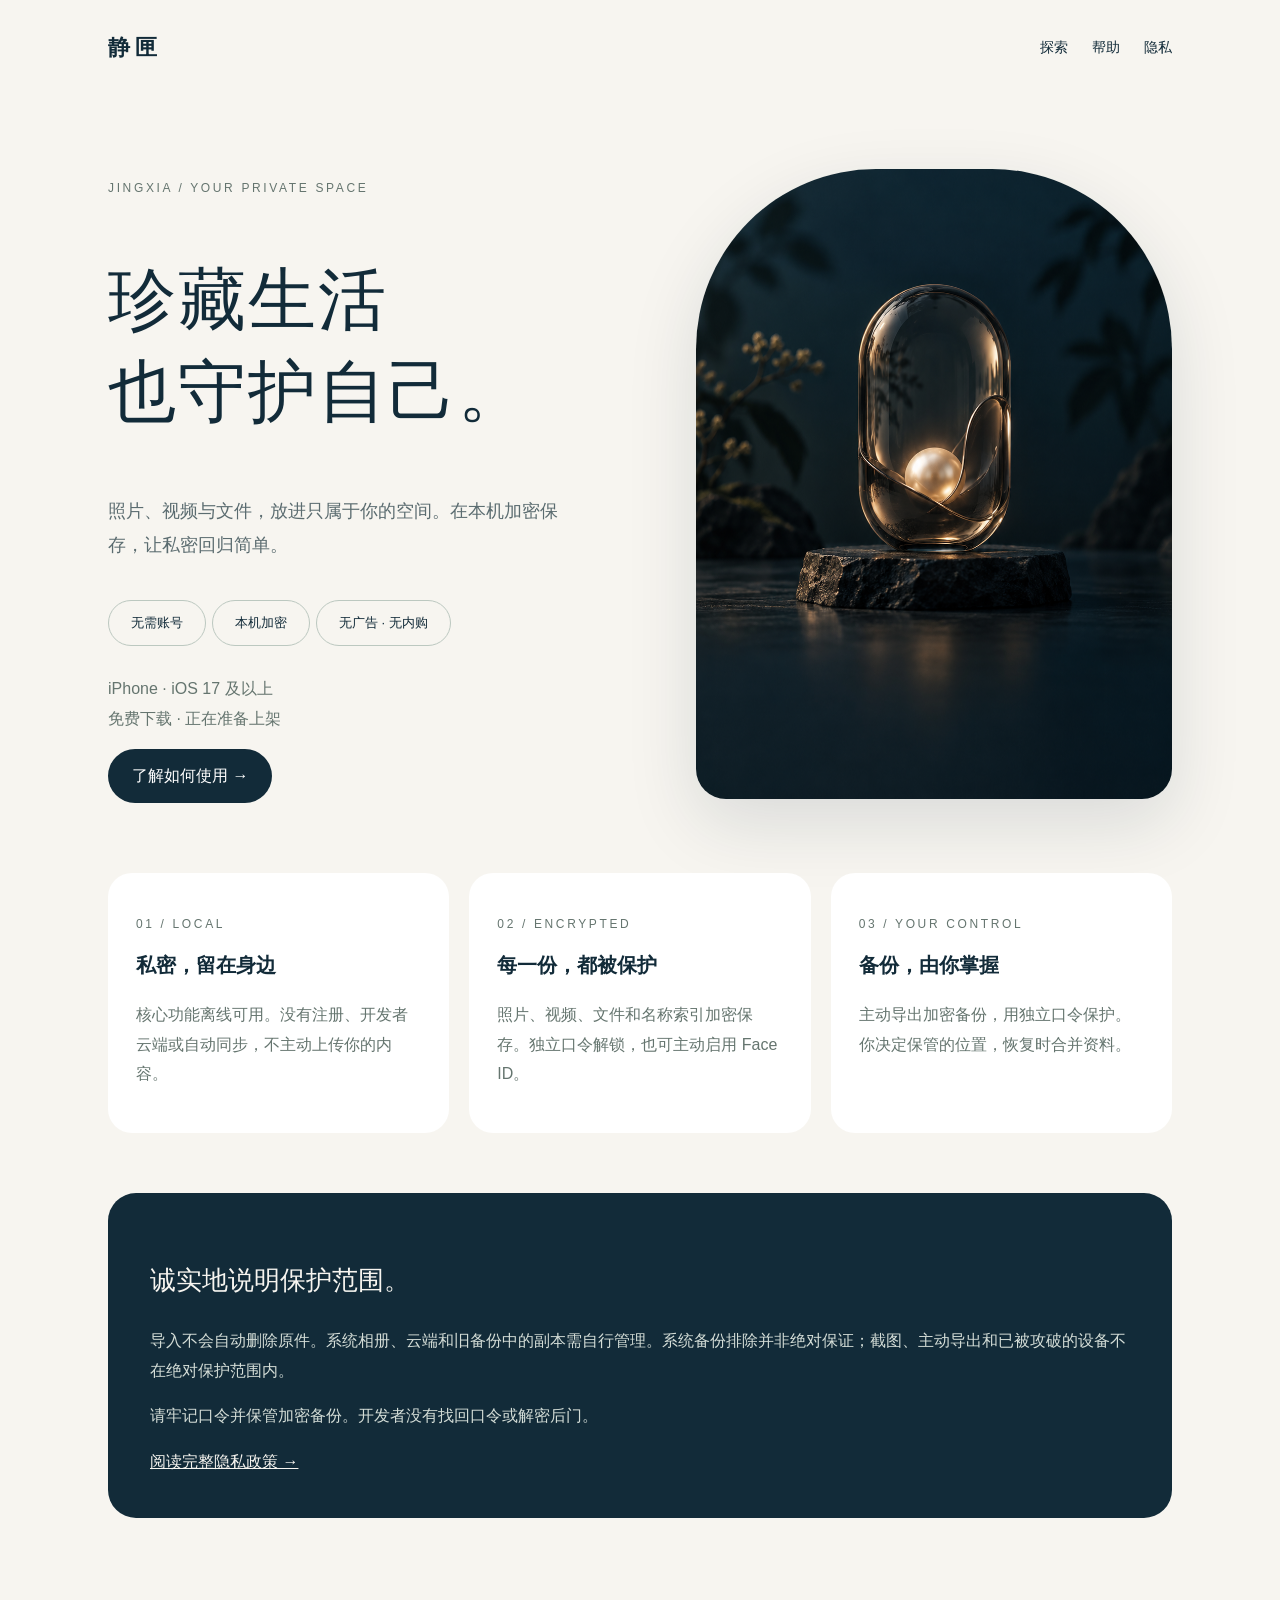
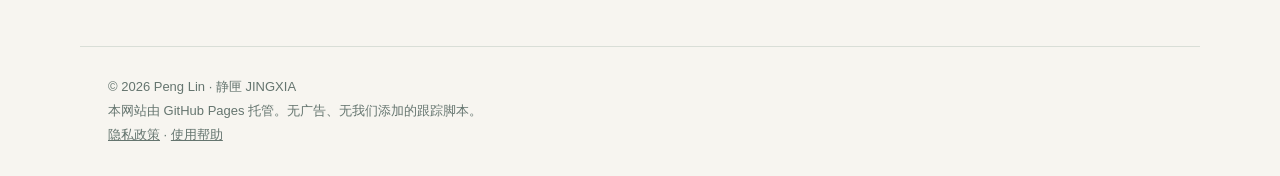
==== index.html @ 893b1626 "发布静匣营销与隐私支持页面" ====
<!doctype html><html lang="zh-CN"><head><meta charset="utf-8"><meta name="viewport" content="width=device-width, initial-scale=1"><meta name="color-scheme" content="light"><meta name="description" content="静匣，本地加密保险箱。无需注册，照片、视频与文件在本机加密保存。无广告、无内购。"><link rel="stylesheet" href="style.css"><title>本地加密保险箱 · 静匣</title></head><body><header><a href="index.html" style="text-decoration:none"><strong>静匣</strong></a><nav><a href="index.html">探索</a><a href="support.html">帮助</a><a href="privacy.html">隐私</a></nav></header><main><section class="hero"><div><p class="eyebrow">JINGXIA / YOUR PRIVATE SPACE</p><h1>珍藏生活<br>也守护自己。</h1><p class="lead">照片、视频与文件，放进只属于你的空间。在本机加密保存，让私密回归简单。</p><span class="pill">无需账号</span><span class="pill">本机加密</span><span class="pill">无广告 · 无内购</span><p class="muted">iPhone · iOS 17 及以上<br>免费下载 · 正在准备上架</p><a class="button" href="support.html">了解如何使用 →</a></div><img class="art" src="welcome.png" alt="烟色玻璃匣守护一颗温暖珍珠的静匣品牌插画"></section><section class="cards"><article class="card"><p class="eyebrow">01 / LOCAL</p><b>私密，留在身边</b><p>核心功能离线可用。没有注册、开发者云端或自动同步，不主动上传你的内容。</p></article><article class="card"><p class="eyebrow">02 / ENCRYPTED</p><b>每一份，都被保护</b><p>照片、视频、文件和名称索引加密保存。独立口令解锁，也可主动启用 Face ID。</p></article><article class="card"><p class="eyebrow">03 / YOUR CONTROL</p><b>备份，由你掌握</b><p>主动导出加密备份，用独立口令保护。你决定保管的位置，恢复时合并资料。</p></article></section><section class="band"><h2>诚实地说明保护范围。</h2><p>导入不会自动删除原件。系统相册、云端和旧备份中的副本需自行管理。系统备份排除并非绝对保证；截图、主动导出和已被攻破的设备不在绝对保护范围内。</p><p>请牢记口令并保管加密备份。开发者没有找回口令或解密后门。</p><a href="privacy.html">阅读完整隐私政策 →</a></section></main><footer>© 2026 Peng Lin · 静匣 JINGXIA<br>本网站由 GitHub Pages 托管。无广告、无我们添加的跟踪脚本。<br><a href="privacy.html">隐私政策</a> · <a href="support.html">使用帮助</a></footer></body></html>
---- style.css ----
*{box-sizing:border-box}body{margin:0;background:#f7f5f0;color:#122b39;font-family:-apple-system,BlinkMacSystemFont,"PingFang SC",sans-serif;line-height:1.85}a{color:inherit}header,main,footer{max-width:1120px;margin:auto;padding:28px}header{display:flex;justify-content:space-between;align-items:center}header strong{letter-spacing:.24em;font-size:22px}nav{display:flex;gap:24px;font-size:14px}nav a{text-decoration:none}.hero{display:grid;grid-template-columns:1.1fr 1fr;gap:64px;align-items:center;padding:40px 0 70px}.eyebrow{font-size:12px;letter-spacing:.22em;color:#65756f}h1{font-family:serif;font-size:clamp(40px,6vw,68px);font-weight:500;line-height:1.35;letter-spacing:.03em}h2{font-weight:500;font-size:26px}.lead{font-size:18px;color:#5b6c70;max-width:480px}.art{width:100%;max-height:630px;object-fit:cover;border-radius:180px 180px 30px 30px;box-shadow:0 24px 70px #122b3920}.pill{display:inline-block;border:1px solid #bcc8c0;border-radius:100px;padding:10px 22px;margin:20px 6px 12px 0;font-size:13px}.cards{display:grid;grid-template-columns:repeat(3,1fr);gap:20px}.card{background:white;border-radius:24px;padding:28px}.card b{font-size:20px}.card p,.muted{color:#65756f}.band{background:#122b39;color:#f7f5f0;padding:42px;border-radius:28px;margin:60px 0}.band p{color:#d4ddd7}.document{max-width:790px;margin:auto}.document h1{font-size:40px}.document p{white-space:pre-line}footer{border-top:1px solid #d9ded7;color:#65756f;font-size:13px;margin-top:40px}button,.button{background:#122b39;color:white;border-radius:100px;padding:12px 24px;border:0;text-decoration:none;display:inline-block}.icon{width:54px;border-radius:15px;vertical-align:middle;margin-right:16px}li{margin-bottom:12px}@media(max-width:700px){header,main,footer{padding:22px}.hero{grid-template-columns:1fr;gap:22px;padding-top:12px}.art{max-height:430px}.cards{grid-template-columns:1fr}nav{gap:12px}.band{padding:26px}h1{font-size:44px}}
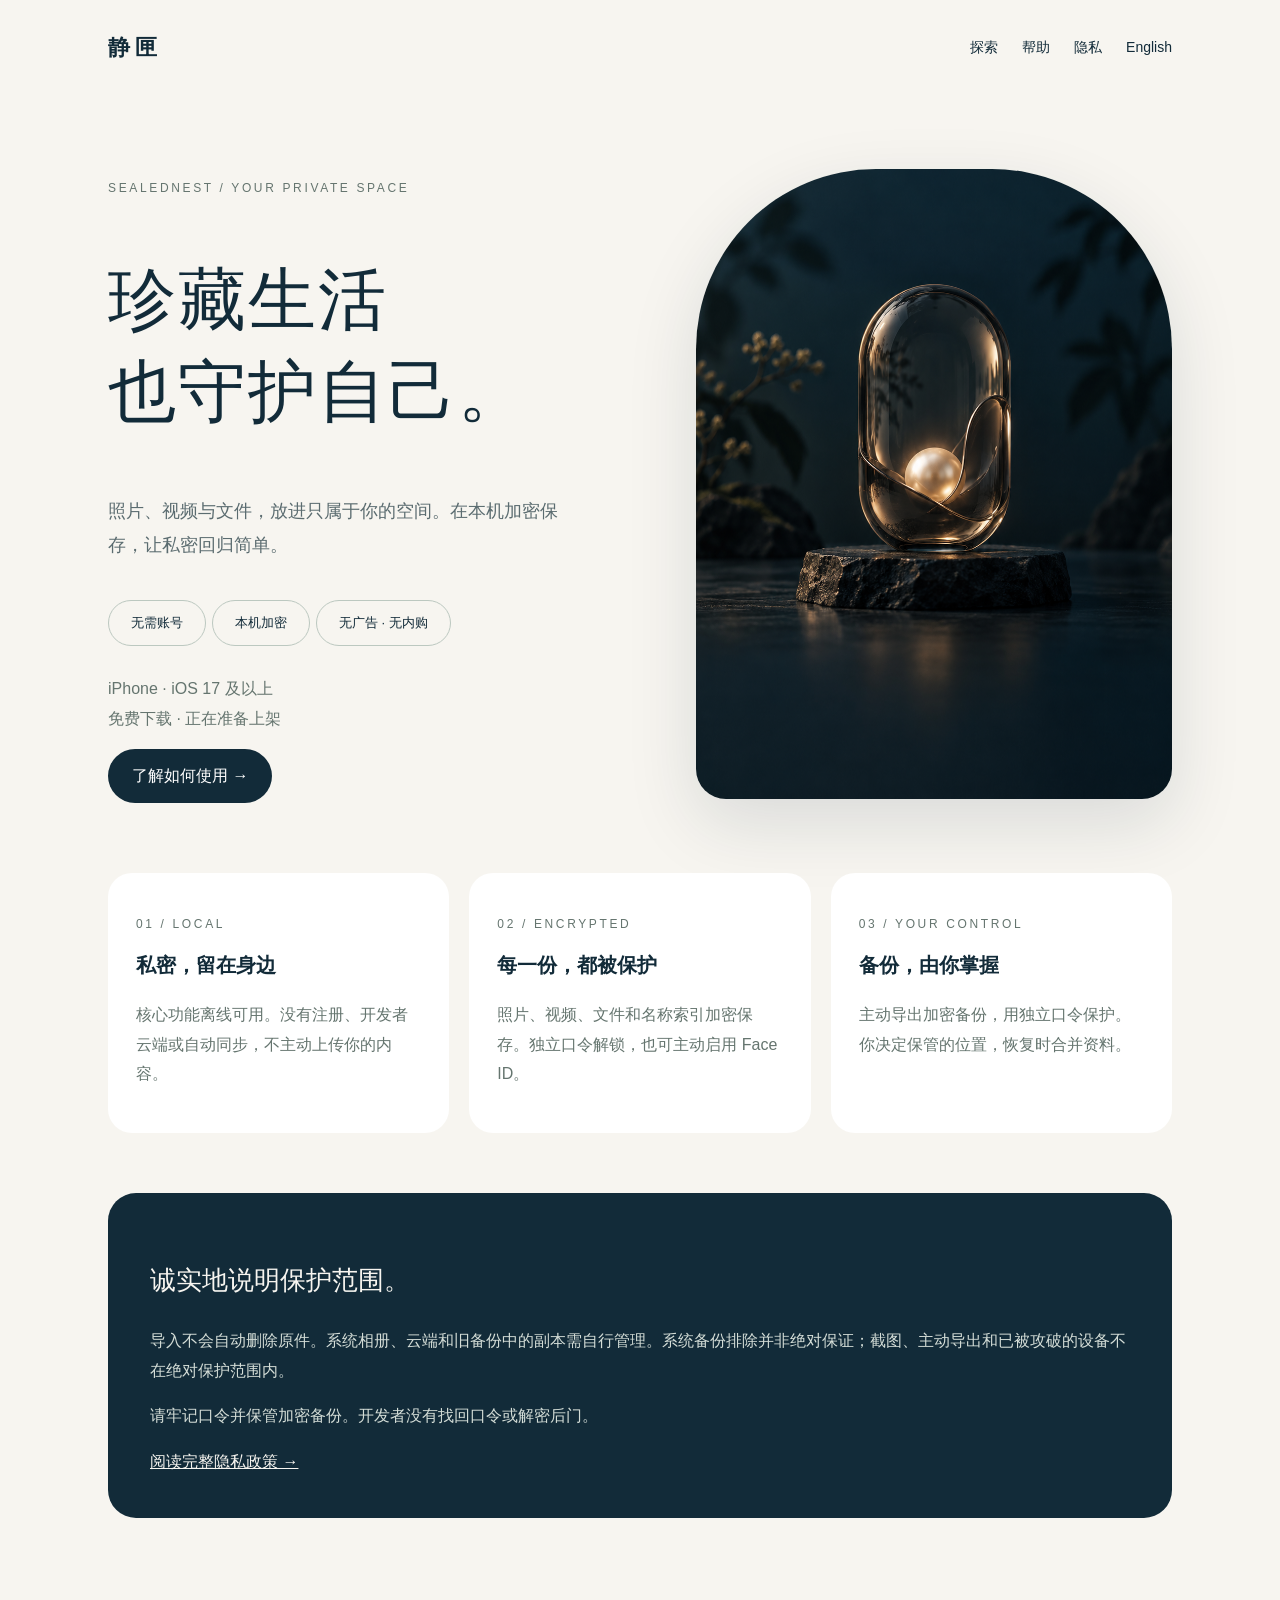
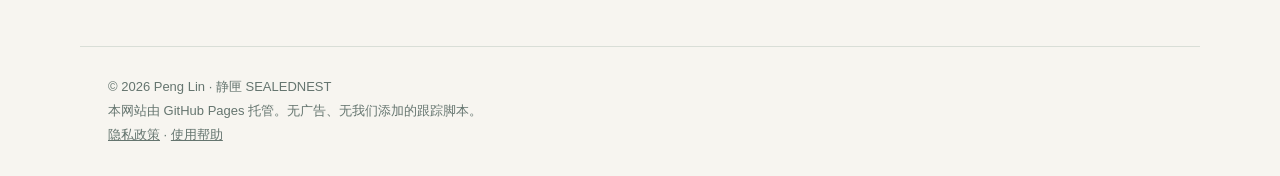
==== commit fc1944a8: "Add SealedNest English marketing and support pages" ====
--- a/index.html
+++ b/index.html
@@ -1 +1 @@
-<!doctype html><html lang="zh-CN"><head><meta charset="utf-8"><meta name="viewport" content="width=device-width, initial-scale=1"><meta name="color-scheme" content="light"><meta name="description" content="静匣，本地加密保险箱。无需注册，照片、视频与文件在本机加密保存。无广告、无内购。"><link rel="stylesheet" href="style.css"><title>本地加密保险箱 · 静匣</title></head><body><header><a href="index.html" style="text-decoration:none"><strong>静匣</strong></a><nav><a href="index.html">探索</a><a href="support.html">帮助</a><a href="privacy.html">隐私</a></nav></header><main><section class="hero"><div><p class="eyebrow">JINGXIA / YOUR PRIVATE SPACE</p><h1>珍藏生活<br>也守护自己。</h1><p class="lead">照片、视频与文件，放进只属于你的空间。在本机加密保存，让私密回归简单。</p><span class="pill">无需账号</span><span class="pill">本机加密</span><span class="pill">无广告 · 无内购</span><p class="muted">iPhone · iOS 17 及以上<br>免费下载 · 正在准备上架</p><a class="button" href="support.html">了解如何使用 →</a></div><img class="art" src="welcome.png" alt="烟色玻璃匣守护一颗温暖珍珠的静匣品牌插画"></section><section class="cards"><article class="card"><p class="eyebrow">01 / LOCAL</p><b>私密，留在身边</b><p>核心功能离线可用。没有注册、开发者云端或自动同步，不主动上传你的内容。</p></article><article class="card"><p class="eyebrow">02 / ENCRYPTED</p><b>每一份，都被保护</b><p>照片、视频、文件和名称索引加密保存。独立口令解锁，也可主动启用 Face ID。</p></article><article class="card"><p class="eyebrow">03 / YOUR CONTROL</p><b>备份，由你掌握</b><p>主动导出加密备份，用独立口令保护。你决定保管的位置，恢复时合并资料。</p></article></section><section class="band"><h2>诚实地说明保护范围。</h2><p>导入不会自动删除原件。系统相册、云端和旧备份中的副本需自行管理。系统备份排除并非绝对保证；截图、主动导出和已被攻破的设备不在绝对保护范围内。</p><p>请牢记口令并保管加密备份。开发者没有找回口令或解密后门。</p><a href="privacy.html">阅读完整隐私政策 →</a></section></main><footer>© 2026 Peng Lin · 静匣 JINGXIA<br>本网站由 GitHub Pages 托管。无广告、无我们添加的跟踪脚本。<br><a href="privacy.html">隐私政策</a> · <a href="support.html">使用帮助</a></footer></body></html>+<!doctype html><html lang="zh-CN"><head><meta charset="utf-8"><meta name="viewport" content="width=device-width, initial-scale=1"><meta name="color-scheme" content="light"><meta name="description" content="静匣，本地加密保险箱。无需注册，照片、视频与文件在本机加密保存。无广告、无内购。"><link rel="stylesheet" href="style.css"><title>本地加密保险箱 · 静匣</title></head><body><header><a href="index.html" style="text-decoration:none"><strong>静匣</strong></a><nav><a href="index.html">探索</a><a href="support.html">帮助</a><a href="privacy.html">隐私</a><a href="en.html" lang="en">English</a></nav></header><main><section class="hero"><div><p class="eyebrow">SEALEDNEST / YOUR PRIVATE SPACE</p><h1>珍藏生活<br>也守护自己。</h1><p class="lead">照片、视频与文件，放进只属于你的空间。在本机加密保存，让私密回归简单。</p><span class="pill">无需账号</span><span class="pill">本机加密</span><span class="pill">无广告 · 无内购</span><p class="muted">iPhone · iOS 17 及以上<br>免费下载 · 正在准备上架</p><a class="button" href="support.html">了解如何使用 →</a></div><img class="art" src="welcome.png" alt="烟色玻璃匣守护一颗温暖珍珠的静匣品牌插画"></section><section class="cards"><article class="card"><p class="eyebrow">01 / LOCAL</p><b>私密，留在身边</b><p>核心功能离线可用。没有注册、开发者云端或自动同步，不主动上传你的内容。</p></article><article class="card"><p class="eyebrow">02 / ENCRYPTED</p><b>每一份，都被保护</b><p>照片、视频、文件和名称索引加密保存。独立口令解锁，也可主动启用 Face ID。</p></article><article class="card"><p class="eyebrow">03 / YOUR CONTROL</p><b>备份，由你掌握</b><p>主动导出加密备份，用独立口令保护。你决定保管的位置，恢复时合并资料。</p></article></section><section class="band"><h2>诚实地说明保护范围。</h2><p>导入不会自动删除原件。系统相册、云端和旧备份中的副本需自行管理。系统备份排除并非绝对保证；截图、主动导出和已被攻破的设备不在绝对保护范围内。</p><p>请牢记口令并保管加密备份。开发者没有找回口令或解密后门。</p><a href="privacy.html">阅读完整隐私政策 →</a></section></main><footer>© 2026 Peng Lin · 静匣 SEALEDNEST<br>本网站由 GitHub Pages 托管。无广告、无我们添加的跟踪脚本。<br><a href="privacy.html">隐私政策</a> · <a href="support.html">使用帮助</a></footer></body></html>
--- a/style.css
+++ b/style.css
@@ -1 +1,2 @@
-*{box-sizing:border-box}body{margin:0;background:#f7f5f0;color:#122b39;font-family:-apple-system,BlinkMacSystemFont,"PingFang SC",sans-serif;line-height:1.85}a{color:inherit}header,main,footer{max-width:1120px;margin:auto;padding:28px}header{display:flex;justify-content:space-between;align-items:center}header strong{letter-spacing:.24em;font-size:22px}nav{display:flex;gap:24px;font-size:14px}nav a{text-decoration:none}.hero{display:grid;grid-template-columns:1.1fr 1fr;gap:64px;align-items:center;padding:40px 0 70px}.eyebrow{font-size:12px;letter-spacing:.22em;color:#65756f}h1{font-family:serif;font-size:clamp(40px,6vw,68px);font-weight:500;line-height:1.35;letter-spacing:.03em}h2{font-weight:500;font-size:26px}.lead{font-size:18px;color:#5b6c70;max-width:480px}.art{width:100%;max-height:630px;object-fit:cover;border-radius:180px 180px 30px 30px;box-shadow:0 24px 70px #122b3920}.pill{display:inline-block;border:1px solid #bcc8c0;border-radius:100px;padding:10px 22px;margin:20px 6px 12px 0;font-size:13px}.cards{display:grid;grid-template-columns:repeat(3,1fr);gap:20px}.card{background:white;border-radius:24px;padding:28px}.card b{font-size:20px}.card p,.muted{color:#65756f}.band{background:#122b39;color:#f7f5f0;padding:42px;border-radius:28px;margin:60px 0}.band p{color:#d4ddd7}.document{max-width:790px;margin:auto}.document h1{font-size:40px}.document p{white-space:pre-line}footer{border-top:1px solid #d9ded7;color:#65756f;font-size:13px;margin-top:40px}button,.button{background:#122b39;color:white;border-radius:100px;padding:12px 24px;border:0;text-decoration:none;display:inline-block}.icon{width:54px;border-radius:15px;vertical-align:middle;margin-right:16px}li{margin-bottom:12px}@media(max-width:700px){header,main,footer{padding:22px}.hero{grid-template-columns:1fr;gap:22px;padding-top:12px}.art{max-height:430px}.cards{grid-template-columns:1fr}nav{gap:12px}.band{padding:26px}h1{font-size:44px}}+*{box-sizing:border-box}body{margin:0;background:#f7f5f0;color:#122b39;font-family:-apple-system,BlinkMacSystemFont,"PingFang SC",sans-serif;line-height:1.85}a{color:inherit}header,main,footer{max-width:1120px;margin:auto;padding:28px}header{display:flex;justify-content:space-between;align-items:center}header strong{letter-spacing:.24em;font-size:22px}nav{display:flex;gap:24px;font-size:14px}nav a{text-decoration:none}.hero{display:grid;grid-template-columns:1.1fr 1fr;gap:64px;align-items:center;padding:40px 0 70px}.eyebrow{font-size:12px;letter-spacing:.22em;color:#65756f}h1{font-family:serif;font-size:clamp(40px,6vw,68px);font-weight:500;line-height:1.35;letter-spacing:.03em}h2{font-weight:500;font-size:26px}.lead{font-size:18px;color:#5b6c70;max-width:480px}.art{width:100%;max-height:630px;object-fit:cover;border-radius:180px 180px 30px 30px;box-shadow:0 24px 70px #122b3920}.pill{display:inline-block;border:1px solid #bcc8c0;border-radius:100px;padding:10px 22px;margin:20px 6px 12px 0;font-size:13px}.cards{display:grid;grid-template-columns:repeat(3,1fr);gap:20px}.card{background:white;border-radius:24px;padding:28px}.card b{font-size:20px}.card p,.muted{color:#65756f}.band{background:#122b39;color:#f7f5f0;padding:42px;border-radius:28px;margin:60px 0}.band p{color:#d4ddd7}.document{max-width:790px;margin:auto}.document h1{font-size:40px}.document p{white-space:pre-line}footer{border-top:1px solid #d9ded7;color:#65756f;font-size:13px;margin-top:40px}button,.button{background:#122b39;color:white;border-radius:100px;padding:12px 24px;border:0;text-decoration:none;display:inline-block}.icon{width:54px;border-radius:15px;vertical-align:middle;margin-right:16px}li{margin-bottom:12px}@media(max-width:700px){header,main,footer{padding:22px}.hero{grid-template-columns:1fr;gap:22px;padding-top:12px}.art{max-height:430px}.cards{grid-template-columns:1fr}nav{gap:12px}.band{padding:26px}h1{font-size:44px}}
+@media(max-width:700px){header{flex-wrap:wrap;gap:16px}header strong{letter-spacing:.06em}nav{flex-wrap:wrap}}
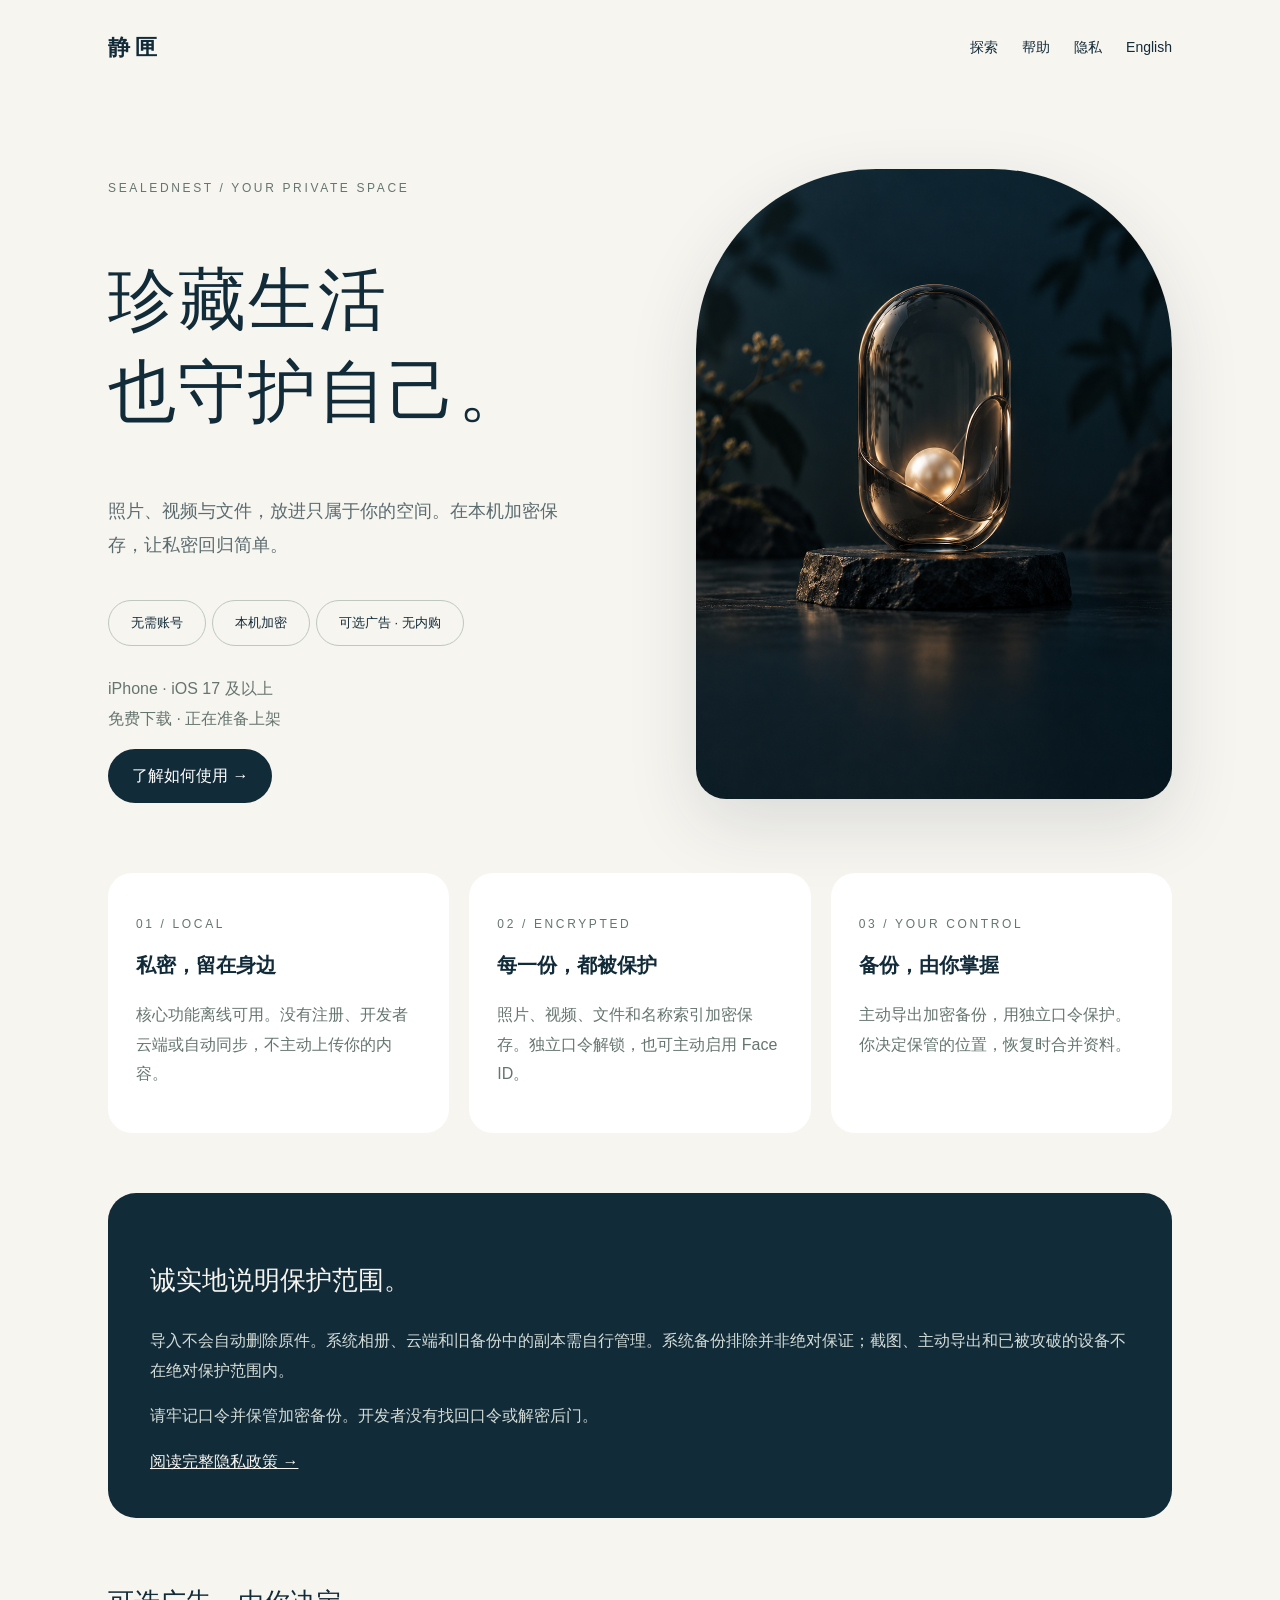
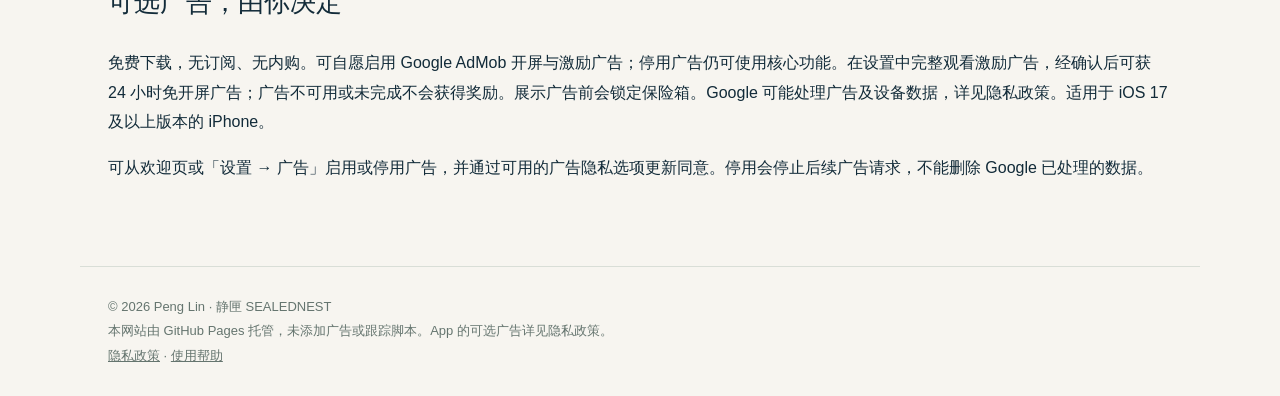
==== commit 41ace47a: "Update optional advertising and privacy disclosures" ====
--- a/index.html
+++ b/index.html
@@ -1 +1 @@
-<!doctype html><html lang="zh-CN"><head><meta charset="utf-8"><meta name="viewport" content="width=device-width, initial-scale=1"><meta name="color-scheme" content="light"><meta name="description" content="静匣，本地加密保险箱。无需注册，照片、视频与文件在本机加密保存。无广告、无内购。"><link rel="stylesheet" href="style.css"><title>本地加密保险箱 · 静匣</title></head><body><header><a href="index.html" style="text-decoration:none"><strong>静匣</strong></a><nav><a href="index.html">探索</a><a href="support.html">帮助</a><a href="privacy.html">隐私</a><a href="en.html" lang="en">English</a></nav></header><main><section class="hero"><div><p class="eyebrow">SEALEDNEST / YOUR PRIVATE SPACE</p><h1>珍藏生活<br>也守护自己。</h1><p class="lead">照片、视频与文件，放进只属于你的空间。在本机加密保存，让私密回归简单。</p><span class="pill">无需账号</span><span class="pill">本机加密</span><span class="pill">无广告 · 无内购</span><p class="muted">iPhone · iOS 17 及以上<br>免费下载 · 正在准备上架</p><a class="button" href="support.html">了解如何使用 →</a></div><img class="art" src="welcome.png" alt="烟色玻璃匣守护一颗温暖珍珠的静匣品牌插画"></section><section class="cards"><article class="card"><p class="eyebrow">01 / LOCAL</p><b>私密，留在身边</b><p>核心功能离线可用。没有注册、开发者云端或自动同步，不主动上传你的内容。</p></article><article class="card"><p class="eyebrow">02 / ENCRYPTED</p><b>每一份，都被保护</b><p>照片、视频、文件和名称索引加密保存。独立口令解锁，也可主动启用 Face ID。</p></article><article class="card"><p class="eyebrow">03 / YOUR CONTROL</p><b>备份，由你掌握</b><p>主动导出加密备份，用独立口令保护。你决定保管的位置，恢复时合并资料。</p></article></section><section class="band"><h2>诚实地说明保护范围。</h2><p>导入不会自动删除原件。系统相册、云端和旧备份中的副本需自行管理。系统备份排除并非绝对保证；截图、主动导出和已被攻破的设备不在绝对保护范围内。</p><p>请牢记口令并保管加密备份。开发者没有找回口令或解密后门。</p><a href="privacy.html">阅读完整隐私政策 →</a></section></main><footer>© 2026 Peng Lin · 静匣 SEALEDNEST<br>本网站由 GitHub Pages 托管。无广告、无我们添加的跟踪脚本。<br><a href="privacy.html">隐私政策</a> · <a href="support.html">使用帮助</a></footer></body></html>+<!doctype html><html lang="zh-CN"><head><meta charset="utf-8"><meta name="viewport" content="width=device-width, initial-scale=1"><meta name="color-scheme" content="light"><meta name="description" content="静匣，本地加密保险箱。无需注册，照片、视频与文件在本机加密保存。可选广告，无内购。"><link rel="stylesheet" href="style.css"><title>本地加密保险箱 · 静匣</title></head><body><header><a href="index.html" style="text-decoration:none"><strong>静匣</strong></a><nav><a href="index.html">探索</a><a href="support.html">帮助</a><a href="privacy.html">隐私</a><a href="en.html" lang="en">English</a></nav></header><main><section class="hero"><div><p class="eyebrow">SEALEDNEST / YOUR PRIVATE SPACE</p><h1>珍藏生活<br>也守护自己。</h1><p class="lead">照片、视频与文件，放进只属于你的空间。在本机加密保存，让私密回归简单。</p><span class="pill">无需账号</span><span class="pill">本机加密</span><span class="pill">可选广告 · 无内购</span><p class="muted">iPhone · iOS 17 及以上<br>免费下载 · 正在准备上架</p><a class="button" href="support.html">了解如何使用 →</a></div><img class="art" src="welcome.png" alt="烟色玻璃匣守护一颗温暖珍珠的静匣品牌插画"></section><section class="cards"><article class="card"><p class="eyebrow">01 / LOCAL</p><b>私密，留在身边</b><p>核心功能离线可用。没有注册、开发者云端或自动同步，不主动上传你的内容。</p></article><article class="card"><p class="eyebrow">02 / ENCRYPTED</p><b>每一份，都被保护</b><p>照片、视频、文件和名称索引加密保存。独立口令解锁，也可主动启用 Face ID。</p></article><article class="card"><p class="eyebrow">03 / YOUR CONTROL</p><b>备份，由你掌握</b><p>主动导出加密备份，用独立口令保护。你决定保管的位置，恢复时合并资料。</p></article></section><section class="band"><h2>诚实地说明保护范围。</h2><p>导入不会自动删除原件。系统相册、云端和旧备份中的副本需自行管理。系统备份排除并非绝对保证；截图、主动导出和已被攻破的设备不在绝对保护范围内。</p><p>请牢记口令并保管加密备份。开发者没有找回口令或解密后门。</p><a href="privacy.html">阅读完整隐私政策 →</a></section><section><h2>可选广告，由你决定</h2><p>免费下载，无订阅、无内购。可自愿启用 Google AdMob 开屏与激励广告；停用广告仍可使用核心功能。在设置中完整观看激励广告，经确认后可获 24 小时免开屏广告；广告不可用或未完成不会获得奖励。展示广告前会锁定保险箱。Google 可能处理广告及设备数据，详见隐私政策。适用于 iOS 17 及以上版本的 iPhone。</p><p>可从欢迎页或「设置 → 广告」启用或停用广告，并通过可用的广告隐私选项更新同意。停用会停止后续广告请求，不能删除 Google 已处理的数据。</p></section></main><footer>© 2026 Peng Lin · 静匣 SEALEDNEST<br>本网站由 GitHub Pages 托管，未添加广告或跟踪脚本。App 的可选广告详见隐私政策。<br><a href="privacy.html">隐私政策</a> · <a href="support.html">使用帮助</a></footer></body></html>
